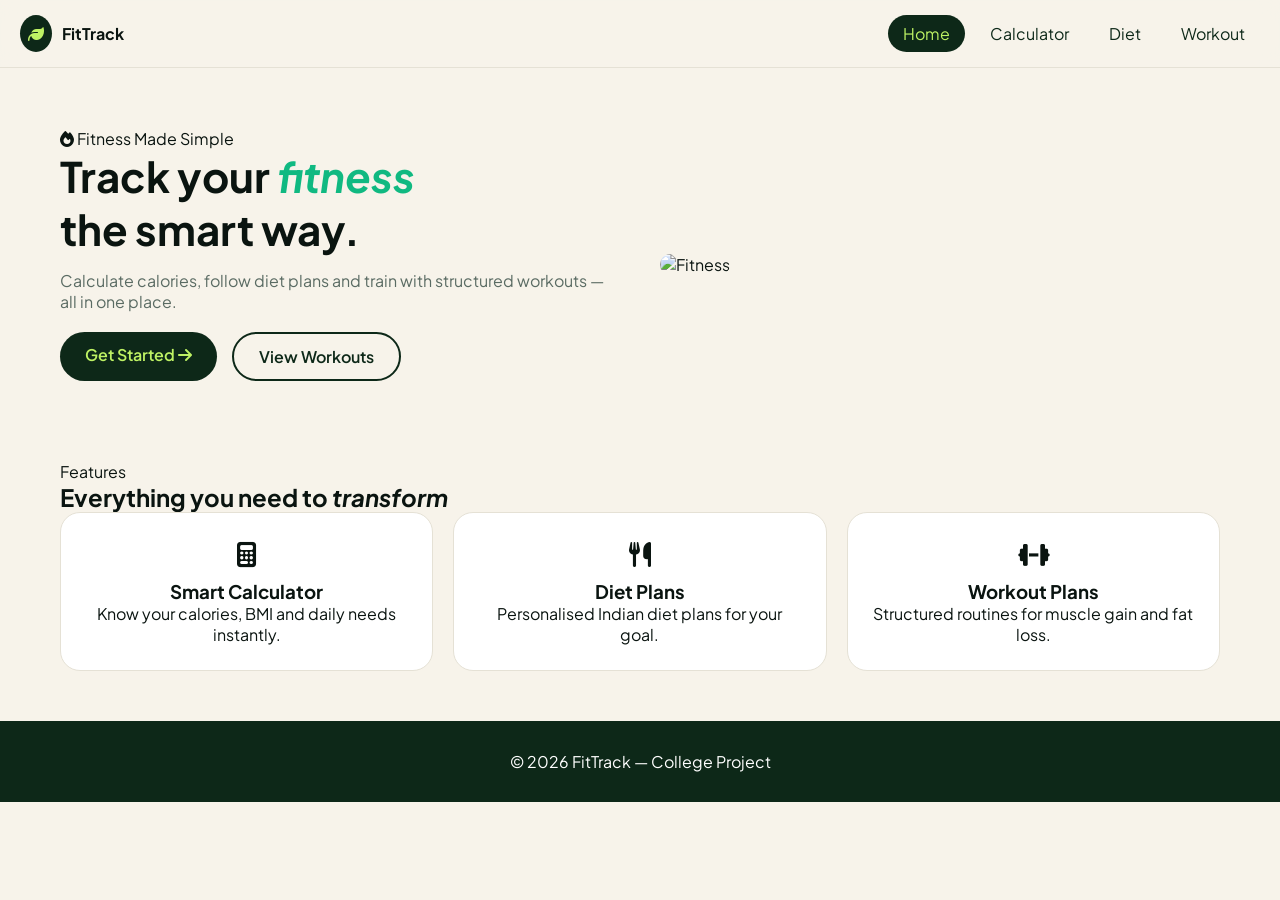
==== index.html @ 305e01c2 "Rename home.html to index.html" ====
<!DOCTYPE html>
<html lang="en">
<head>
  <meta charset="UTF-8">
  <meta name="viewport" content="width=device-width, initial-scale=1.0">
  <title>FitTrack</title>

  <!-- Fonts -->
  <link href="https://fonts.googleapis.com/css2?family=Fraunces:wght@400;500&family=Plus+Jakarta+Sans:wght@400;600;700&display=swap" rel="stylesheet">

  <!-- Icons -->
  <link rel="stylesheet" href="https://cdnjs.cloudflare.com/ajax/libs/font-awesome/6.5.1/css/all.min.css">

  <!-- CSS -->
  <link rel="stylesheet" href="style.css">
</head>

<body>

<!-- ===== NAVBAR ===== -->
<nav class="navbar">
  <div class="nav-wrap">
    
    <a href="home.html" class="logo">
      <span class="logo-badge"><i class="fa-solid fa-leaf"></i></span>
      FitTrack
    </a>

    <button class="nav-toggle">
      <i class="fa-solid fa-bars"></i>
    </button>

    <ul class="nav-links">
      <li><a href="home.html" class="active">Home</a></li>
      <li><a href="calculator.html">Calculator</a></li>
      <li><a href="diet.html">Diet</a></li>
      <li><a href="workout.html">Workout</a></li>
    </ul>

  </div>
</nav>

<!-- ===== HERO ===== -->
<section class="hero">
  <div class="container hero-grid">

    <!-- LEFT -->
    <div class="hero-content">
      <span class="hero-eyebrow">
        <i class="fa-solid fa-fire"></i> Fitness Made Simple
      </span>

      <h1>
        Track your <em>fitness</em><br>
        the smart way.
      </h1>

      <p class="hero-sub">
        Calculate calories, follow diet plans and train with structured workouts — all in one place.
      </p>

      <div class="hero-actions">
        <a href="calculator.html" class="btn btn-primary">
          Get Started <i class="fa-solid fa-arrow-right"></i>
        </a>

        <a href="workout.html" class="btn btn-outline">
          View Workouts
        </a>
      </div>
    </div>

    <!-- RIGHT IMAGE -->
    <div class="hero-visual simple">
      <img src="https://images.unsplash.com/photo-1554284126-aa88f22d8b74?w=800&q=80" alt="Fitness">
    </div>

  </div>
</section>
<!-- ===== FEATURES ===== -->
<!-- ===== FEATURES ===== -->
<section>
  <div class="container">

    <div class="section-head">
      <span class="eyebrow">Features</span>
      <h2>Everything you need to <em>transform</em></h2>
    </div>

    <div class="feature-grid">

      <!-- Smart Calculator -->
      <a href="calculator.html" class="feature-card">
        <div class="feature-icon"><i class="fa-solid fa-calculator"></i></div>
        <h3>Smart Calculator</h3>
        <p>Know your calories, BMI and daily needs instantly.</p>
      </a>

      <!-- Diet Plans -->
      <a href="diet.html" class="feature-card">
        <div class="feature-icon"><i class="fa-solid fa-utensils"></i></div>
        <h3>Diet Plans</h3>
        <p>Personalised Indian diet plans for your goal.</p>
      </a>

      <!-- Workout Plans -->
      <a href="workout.html" class="feature-card">
        <div class="feature-icon"><i class="fa-solid fa-dumbbell"></i></div>
        <h3>Workout Plans</h3>
        <p>Structured routines for muscle gain and fat loss.</p>
      </a>

    </div>

  </div>
</section>

<!-- ===== FOOTER ===== -->
<footer class="footer">
  <div class="container">
    <div class="footer-bottom">
      © 2026 FitTrack — College Project
    </div>
  </div>
</footer>

<script src="script.js"></script>
</body>
</html>
---- style.css ----
:root {
  --cream: #F7F3EA;
  --cream-dark: #EFE8D6;
  --forest: #0D2818;
  --forest-soft: #15402A;
  --emerald: #10B981;
  --lime: #BEF264;
  --lime-soft: #D9F99D;
  --ink: #0A1410;
  --muted: #5A6B63;
  --card: #FFFFFF;
  --border: #E5E1D5;
}

/* RESET */
* {
  margin: 0;
  padding: 0;
  box-sizing: border-box;
}

body {
  font-family: 'Plus Jakarta Sans', sans-serif;
  background: var(--cream);
  color: var(--ink);
}

/* CONTAINER */
.container {
  max-width: 1200px;
  margin: auto;
  padding: 0 20px;
}

/* NAVBAR */
.navbar {
  position: sticky;
  top: 0;
  background: rgba(247,243,234,0.9);
  backdrop-filter: blur(10px);
  border-bottom: 1px solid var(--border);
}

.nav-wrap {
  display: flex;
  justify-content: space-between;
  align-items: center;
  padding: 15px 20px;
}

.logo {
  display: flex;
  align-items: center;
  gap: 10px;
  font-weight: 600;
}

.logo-badge {
  background: var(--forest);
  color: var(--lime);
  padding: 8px;
  border-radius: 50%;
}

.nav-links {
  display: flex;
  gap: 10px;
  list-style: none;
}

.nav-links a {
  padding: 8px 15px;
  border-radius: 20px;
  text-decoration: none;
  color: var(--forest);
}

.nav-links a.active,
.nav-links a:hover {
  background: var(--forest);
  color: var(--lime);
}

.nav-toggle {
  display: none;
  font-size: 20px;
  background: none;
  border: none;
}

/* HERO */
.hero {
  padding: 60px 0;
}

.hero-grid {
  display: grid;
  grid-template-columns: 1fr 1fr;
  gap: 40px;
  align-items: center;
}

.hero h1 {
  font-size: 42px;
}

.hero em {
  color: var(--emerald);
}

.hero-sub {
  margin: 15px 0;
  color: var(--muted);
}

.hero-actions {
  display: flex;
  gap: 15px;
  margin: 20px 0;
}

.btn {
  padding: 12px 25px;
  border-radius: 25px;
  text-decoration: none;
  font-weight: 600;
}

.btn-primary {
  background: var(--forest);
  color: var(--lime);
}

.btn-outline {
  border: 2px solid var(--forest);
  color: var(--forest);
}

/* IMAGE */
.hero-visual img {
  width: 100%;
  border-radius: 20px;
}

/* FEATURES */
.feature-grid {
  display: grid;
  grid-template-columns: repeat(3, 1fr);
  gap: 20px;
}

.feature-card {
  background: var(--card);
  padding: 25px;
  border-radius: 20px;
  border: 1px solid var(--border);
  text-align: center;
  transition: 0.3s;
}

.feature-card:hover {
  transform: translateY(-5px);
}

.feature-icon {
  font-size: 25px;
  margin-bottom: 10px;
}

/* FOOTER */
.footer {
  background: var(--forest);
  color: white;
  padding: 30px 0;
  margin-top: 50px;
  text-align: center;
}

/* WORKOUT PAGE */
.workout-grid {
  display: grid;
  grid-template-columns: repeat(2, 1fr);
  gap: 20px;
}

.workout-card {
  background: white;
  border-radius: 20px;
  overflow: hidden;
  border: 1px solid var(--border);
}

.workout-card img {
  width: 100%;
}

.workout-body {
  padding: 20px;
}

.exercise-list {
  list-style: none;
}

.exercise-list li {
  padding: 8px 0;
  border-bottom: 1px dashed var(--border);
}

/* TABS */
.day-tabs {
  text-align: center;
  margin: 20px 0;
}

.day-tab {
  padding: 10px 20px;
  border-radius: 20px;
  border: 1px solid var(--border);
  background: white;
  margin: 5px;
  cursor: pointer;
}

.day-tab.active {
  background: var(--forest);
  color: var(--lime);
}

/* MOBILE */
@media(max-width:768px) {
  .hero-grid {
    grid-template-columns: 1fr;
  }

  .feature-grid {
    grid-template-columns: 1fr;
  }

  .workout-grid {
    grid-template-columns: 1fr;
  }

  .nav-toggle {
    display: block;
  }

  .nav-links {
    display: none;
    flex-direction: column;
    background: var(--cream);
    position: absolute;
    top: 60px;
    width: 100%;
  }

  .nav-links.open {
    display: flex;
  }
}
.bmi-bar{
  height:10px;
  background:#eee;
  border-radius:10px;
  margin-top:10px;
}

.bmi-fill{
  height:100%;
  border-radius:10px;
  transition:0.5s;
}

.bmi-fill.low{ background:#f59e0b; }
.bmi-fill.ok{ background:#10b981; }
.bmi-fill.high{ background:#f97316; }
.bmi-fill.obese{ background:#ef4444; }

.mini-graph{
  display:flex;
  gap:10px;
  margin-top:20px;
}

.bar{
  width:20px;
  background:#10b981;
  border-radius:5px;
}

.fade-in{
  animation:fade 0.5s ease;
}

@keyframes fade{
  from{opacity:0; transform:translateY(20px);}
  to{opacity:1; transform:translateY(0);}
}
.calc-grid{
  display:grid;
  grid-template-columns: 1fr 1.2fr;
  gap:40px;
}

.results-wrapper{
  display:flex;
  flex-direction:column;
  gap:15px;
}

.results-panel{
  background:white;
  padding:25px;
  border-radius:15px;
  border:1px solid #ddd;
  min-height:300px;
}

@media(max-width:900px){
  .calc-grid{
    grid-template-columns:1fr;
  }
}

.result-grid {
  display: grid;
  grid-template-columns: repeat(2, 1fr);
  gap: 15px;
}

.results-panel {
  margin-top: 10px;
}

/* Cards */
.result-card {
  background: #fff;
  padding: 15px;
  border-radius: 12px;
  box-shadow: 0 4px 15px rgba(0,0,0,0.08);
  text-align: center;
}

/* BMI BAR */
.bmi-bar {
  width: 100%;
  height: 8px;
  background: #eee;
  border-radius: 10px;
  margin-top: 10px;
  overflow: hidden;
}

.bmi-fill {
  height: 100%;
  border-radius: 10px;
}

/* COLORS */
.bmi-fill.low { background: orange; }
.bmi-fill.ok { background: green; }
.bmi-fill.high { background: orange; }
.bmi-fill.obese { background: red; }



.result-grid {
  display: grid;
  grid-template-columns: repeat(auto-fit, minmax(50px, 1fr));
  gap: 15px;
}

.result-card {
  background: #111;
  color: #fff;
  padding: 15px;
  border-radius: 10px;
  text-align: center;
  overflow: hidden;
  word-wrap: break-word;
}

.result-label {
  font-size: 12px;
  color: #aaa;
}

.result-value {
  font-size: 18px;
  font-weight: bold;
  word-wrap: break-word;
  overflow-wrap: break-word;
}

.results-wrapper {
  background: #0f172a;
  padding: 20px;
  border-radius: 15px;
}

.pie-box {
  margin-top: 20px;
  text-align: center;
  width: 150px;
  margin-left: auto;
  margin-right: auto;
}

.pie-box canvas {
  width: 120px !important;
  height: 120px !important;
}

.bmi-bar {
  height: 6px;
  background: #333;
  margin-top: 8px;
  border-radius: 5px;
}

.bmi-fill {
  height: 100%;
  border-radius: 5px;
}

.bmi-fill.low { background: blue; }
.bmi-fill.ok { background: green; }
.bmi-fill.high { background: orange; }
.bmi-fill.obese { background: red; }

.bmi-badge {
  display: inline-block;
  margin-top: 5px;
  padding: 4px 8px;
  font-size: 11px;
  border-radius: 6px;
  background: #222;
  word-break: break-word;
  max-width: 100%;
}
/* ===== DIET PAGE ===== */

.center{
  text-align:center;
}

.badge{
  background:#d9f99d;
  padding:8px 15px;
  border-radius:20px;
  display:inline-block;
  margin-bottom:15px;
}

.diet-card{
  background:white;
  padding:30px;
  border-radius:20px;
  box-shadow:0 5px 20px rgba(0,0,0,0.1);
  margin-top:30px;
}

.goal-grid{
  display:grid;
  grid-template-columns:repeat(3,1fr);
  gap:15px;
  margin:20px 0;
}

.goal-box{
  background:#f3efe6;
  padding:20px;
  border-radius:15px;
  text-align:center;
  cursor:pointer;
  transition:0.3s;
}

.goal-box.active{
  background:#0f3d2e;
  color:#fff;
}

.diet-inputs{
  display:grid;
  grid-template-columns:1fr 1fr auto;
  gap:15px;
  align-items:end;
}

.diet-inputs input{
  width:100%;
  padding:12px;
  border-radius:10px;
  border:1px solid #ccc;
}

.diet-type{
  display:flex;
  gap:10px;
}

.type-btn{
  padding:10px 15px;
  border-radius:10px;
  border:none;
  background:#eee;
  cursor:pointer;
}

.type-btn.active{
  background:#0f3d2e;
  color:#fff;
}

.btn-box{
  display:flex;
  align-items:end;
}

#dietResults{
  margin-top:30px;
}

.result-card{
  background:#0f3d2e;
  color:#fff;
  padding:20px;
  border-radius:15px;
}

.goal-box.active{
  background:#0f3d2e;
  color:#fff;
}

.type-btn.active{
  background:#0f3d2e;
  color:#fff;
}

.plan-summary{
  display:grid;
  grid-template-columns:repeat(4,1fr);
  background:#0f3d2e;
  color:#fff;
  padding:20px;
  border-radius:15px;
  margin-top:30px;
}

.meal-grid{
  display:grid;
  grid-template-columns:repeat(3,1fr);
  gap:15px;
  margin-top:20px;
}

.meal-card{
  background:#f3efe6;
  padding:15px;
  border-radius:10px;
}

.protein-note{
  margin-top:20px;
  background:#d9f99d;
  padding:15px;
  border-radius:10px;
}

.feature-card {
  text-decoration: none;
  color: inherit;
  display: block;
}

.feature-card:hover {
  color: inherit;
}

.logo {
  text-decoration: none;
  color: inherit; /* same color as navbar */
  font-weight: 700;
}

.calc-page .logo {
  color: inherit;
  text-decoration: none;
}
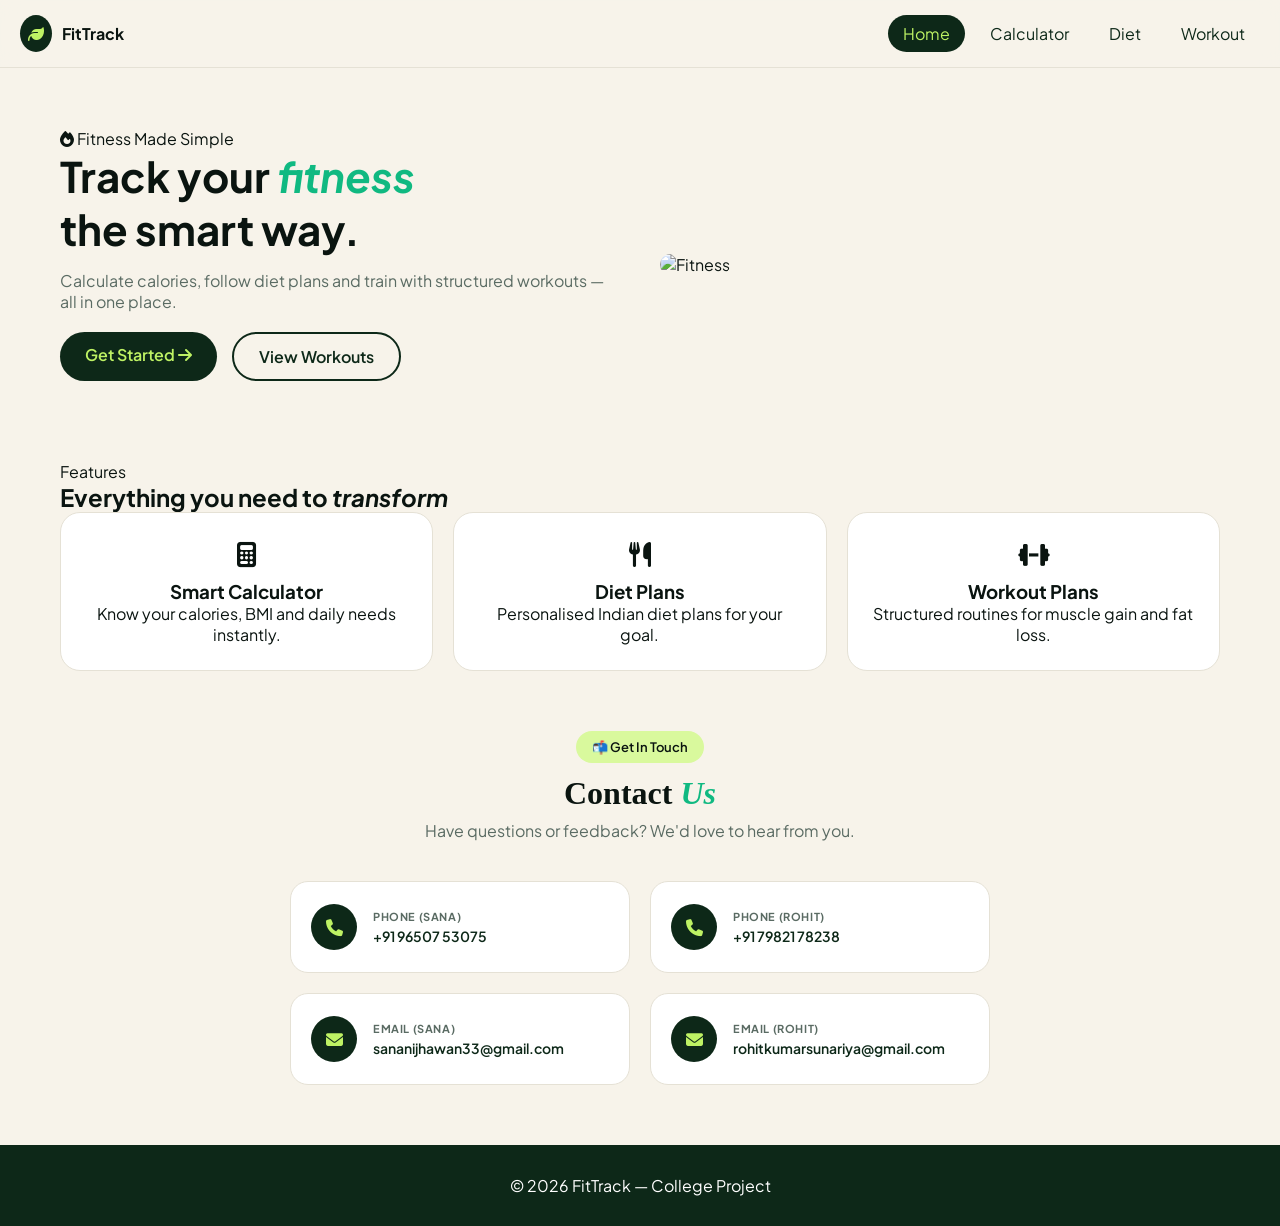
==== commit bdfe62eb: "Add files via upload" ====
--- a/index.html
+++ b/index.html
@@ -21,7 +21,7 @@
 <nav class="navbar">
   <div class="nav-wrap">
     
-    <a href="home.html" class="logo">
+    <a href="index.html" class="logo">
       <span class="logo-badge"><i class="fa-solid fa-leaf"></i></span>
       FitTrack
     </a>
@@ -31,7 +31,7 @@
     </button>
 
     <ul class="nav-links">
-      <li><a href="home.html" class="active">Home</a></li>
+      <li><a href="index.html" class="active">Home</a></li>
       <li><a href="calculator.html">Calculator</a></li>
       <li><a href="diet.html">Diet</a></li>
       <li><a href="workout.html">Workout</a></li>
@@ -115,6 +115,67 @@
   </div>
 </section>
 
+<!-- ===== CONTACT US ===== -->
+<section class="contact-section">
+  <div class="container">
+
+    <div class="section-head" style="text-align:center; margin-bottom: 40px;">
+      <span class="eyebrow" style="background:#d9f99d; padding:8px 16px; border-radius:20px; font-size:13px; font-weight:600; display:inline-block; margin-bottom:12px;">📬 Get In Touch</span>
+      <h2 style="font-size:32px; font-family:'Fraunces',serif;">Contact <em style="color:var(--emerald);">Us</em></h2>
+      <p style="color:var(--muted); margin-top:8px;">Have questions or feedback? We'd love to hear from you.</p>
+    </div>
+
+    <div class="contact-grid">
+
+      <!-- Phone Card 1 -->
+      <div class="contact-card">
+        <div class="contact-icon-wrap">
+          <i class="fa-solid fa-phone"></i>
+        </div>
+        <div class="contact-info">
+          <span class="contact-label">Phone (Sana)</span>
+          <a href="tel:9650753075" class="contact-value">+91 96507 53075</a>
+        </div>
+      </div>
+
+      <!-- Phone Card 2 -->
+      <div class="contact-card">
+        <div class="contact-icon-wrap">
+          <i class="fa-solid fa-phone"></i>
+        </div>
+        <div class="contact-info">
+          <span class="contact-label">Phone (Rohit)</span>
+          <a href="tel:7982178238" class="contact-value">+91 79821 78238</a>
+        </div>
+      </div>
+
+      <!-- Email Card 1 -->
+      <div class="contact-card">
+        <div class="contact-icon-wrap">
+          <i class="fa-solid fa-envelope"></i>
+        </div>
+        <div class="contact-info">
+          <span class="contact-label">Email (Sana)</span>
+          <a href="mailto:sananijhawan33@gmail.com" class="contact-value">sananijhawan33@gmail.com</a>
+        </div>
+      </div>
+
+      <!-- Email Card 2 -->
+      <div class="contact-card">
+        <div class="contact-icon-wrap">
+          <i class="fa-solid fa-envelope"></i>
+        </div>
+        <div class="contact-info">
+          <span class="contact-label">Email (Rohit)</span>
+          <a href="mailto:rohitkumarsunariya@gmail.com" class="contact-value">rohitkumarsunariya@gmail.com</a>
+        </div>
+      </div>
+
+    </div>
+
+  </div>
+</section>
+
 <!-- ===== FOOTER ===== -->
 <footer class="footer">
   <div class="container">
--- a/style.css
+++ b/style.css
@@ -23,6 +23,13 @@
   font-family: 'Plus Jakarta Sans', sans-serif;
   background: var(--cream);
   color: var(--ink);
+  min-height: 100vh;
+  display: flex;
+  flex-direction: column;
+}
+
+footer.footer {
+  margin-top: auto;
 }
 
 /* CONTAINER */
@@ -172,7 +179,6 @@
   background: var(--forest);
   color: white;
   padding: 30px 0;
-  margin-top: 50px;
   text-align: center;
 }
 
@@ -366,34 +372,37 @@
 
 .result-grid {
   display: grid;
-  grid-template-columns: repeat(auto-fit, minmax(50px, 1fr));
-  gap: 15px;
+  grid-template-columns: repeat(3, 1fr);
+  gap: 12px;
 }
 
 .result-card {
-  background: #111;
+  background: #1a3328;
   color: #fff;
-  padding: 15px;
-  border-radius: 10px;
+  padding: 18px 14px;
+  border-radius: 12px;
   text-align: center;
   overflow: hidden;
-  word-wrap: break-word;
 }
 
 .result-label {
-  font-size: 12px;
-  color: #aaa;
+  font-size: 11px;
+  color: #8fb89f;
+  text-transform: uppercase;
+  letter-spacing: 0.5px;
+  margin-bottom: 6px;
+  white-space: nowrap;
 }
 
 .result-value {
-  font-size: 18px;
-  font-weight: bold;
-  word-wrap: break-word;
-  overflow-wrap: break-word;
+  font-size: 22px;
+  font-weight: 700;
+  white-space: nowrap;
+  color: #ffffff;
 }
 
 .results-wrapper {
-  background: #0f172a;
+  background: var(--forest);
   padding: 20px;
   border-radius: 15px;
 }
@@ -431,13 +440,38 @@
 .bmi-badge {
   display: inline-block;
   margin-top: 5px;
-  padding: 4px 8px;
-  font-size: 11px;
-  border-radius: 6px;
-  background: #222;
-  word-break: break-word;
-  max-width: 100%;
-}
+  padding: 3px 10px;
+  font-size: 10px;
+  border-radius: 20px;
+  background: rgba(255,255,255,0.15);
+  color: #d4f5e0;
+  letter-spacing: 0.5px;
+  white-space: nowrap;
+}
+
+/* ===== SUGGESTION BOX ===== */
+.suggestion-box {
+  display: flex;
+  align-items: center;
+  gap: 12px;
+  margin-top: 16px;
+  background: #1a2e22;
+  border-radius: 12px;
+  padding: 14px 18px;
+  color: #e2f0e8;
+  font-size: 14px;
+  line-height: 1.5;
+}
+
+.suggestion-icon {
+  font-size: 22px;
+  flex-shrink: 0;
+}
+
+.suggestion-box strong {
+  color: #ffffff;
+}
+
 /* ===== DIET PAGE ===== */
 
 .center{
@@ -468,7 +502,8 @@
 }
 
 .goal-box{
-  background:#f3efe6;
+  background:#e8f5ee;
+  border: 1px solid #b6dfc8;
   padding:20px;
   border-radius:15px;
   text-align:center;
@@ -557,9 +592,33 @@
 }
 
 .meal-card{
-  background:#f3efe6;
+  background:#e8f5ee;
+  border: 1px solid #b6dfc8;
   padding:15px;
   border-radius:10px;
+}
+
+.meal-card h4 {
+  color: #0f3d2e;
+  margin-bottom: 8px;
+  font-size: 15px;
+}
+
+.meal-card ul {
+  list-style: none;
+  padding: 0;
+}
+
+.meal-card ul li {
+  padding: 4px 0;
+  color: #1a4d35;
+  font-size: 14px;
+}
+
+.meal-card ul li::before {
+  content: "• ";
+  color: #10b981;
+  font-weight: bold;
 }
 
 .protein-note{
@@ -569,6 +628,170 @@
   border-radius:10px;
 }
 
+/* ===== CALCULATOR FORM STYLING ===== */
+
+.calc-hero {
+  padding: 50px 0 30px;
+}
+
+.calc-hero h1 {
+  font-size: 38px;
+  font-family: 'Fraunces', serif;
+}
+
+.calc-hero em {
+  color: var(--emerald);
+}
+
+.calc-form {
+  background: white;
+  padding: 30px;
+  border-radius: 20px;
+  box-shadow: 0 5px 20px rgba(0,0,0,0.08);
+}
+
+.calc-form h3 {
+  font-size: 18px;
+  margin-bottom: 20px;
+  color: var(--forest);
+  display: flex;
+  align-items: center;
+  gap: 8px;
+}
+
+.form-row {
+  display: grid;
+  grid-template-columns: 1fr 1fr;
+  gap: 15px;
+}
+
+.form-group {
+  margin-bottom: 18px;
+}
+
+.form-group label {
+  display: block;
+  font-size: 13px;
+  font-weight: 600;
+  color: var(--muted);
+  margin-bottom: 8px;
+  text-transform: uppercase;
+  letter-spacing: 0.5px;
+}
+
+.form-group input[type="number"],
+.form-group select {
+  width: 100%;
+  padding: 12px 15px;
+  border: 1.5px solid var(--border);
+  border-radius: 12px;
+  font-family: 'Plus Jakarta Sans', sans-serif;
+  font-size: 15px;
+  background: #fafafa;
+  color: var(--ink);
+  transition: border-color 0.2s, box-shadow 0.2s;
+  outline: none;
+  appearance: none;
+  -webkit-appearance: none;
+}
+
+.form-group input[type="number"]:focus,
+.form-group select:focus {
+  border-color: var(--emerald);
+  box-shadow: 0 0 0 3px rgba(16, 185, 129, 0.12);
+  background: white;
+}
+
+.form-group select {
+  background-image: url("data:image/svg+xml,%3Csvg xmlns='http://www.w3.org/2000/svg' width='12' height='12' viewBox='0 0 12 12'%3E%3Cpath fill='%235A6B63' d='M6 8L1 3h10z'/%3E%3C/svg%3E");
+  background-repeat: no-repeat;
+  background-position: right 14px center;
+  padding-right: 38px;
+  cursor: pointer;
+}
+
+/* SEGMENTED GENDER CONTROL */
+.segmented {
+  display: flex;
+  gap: 0;
+  background: #f3efe6;
+  border-radius: 12px;
+  padding: 4px;
+}
+
+.segmented input[type="radio"] {
+  display: none;
+}
+
+.segmented label {
+  flex: 1;
+  text-align: center;
+  padding: 10px 15px;
+  border-radius: 9px;
+  cursor: pointer;
+  font-size: 14px;
+  font-weight: 600;
+  color: var(--muted);
+  transition: all 0.2s;
+  margin: 0;
+  text-transform: none;
+  letter-spacing: 0;
+}
+
+.segmented input[type="radio"]:checked + label {
+  background: var(--forest);
+  color: var(--lime);
+  box-shadow: 0 2px 8px rgba(13, 40, 24, 0.2);
+}
+
+/* SUBMIT BUTTON */
+.calc-form .btn-primary {
+  width: 100%;
+  text-align: center;
+  justify-content: center;
+  border: none;
+  cursor: pointer;
+  font-family: 'Plus Jakarta Sans', sans-serif;
+  font-size: 15px;
+  margin-top: 5px;
+  padding: 14px;
+  transition: opacity 0.2s, transform 0.2s;
+}
+
+.calc-form .btn-primary:hover {
+  opacity: 0.9;
+  transform: translateY(-1px);
+}
+
+/* ERROR MESSAGE */
+.error-msg {
+  margin-top: 10px;
+  color: #ef4444;
+  font-size: 13px;
+  font-weight: 600;
+}
+
+/* RESULTS TITLE */
+.results-title {
+  font-size: 18px;
+  color: #ffffff;
+  display: flex;
+  align-items: center;
+  gap: 8px;
+  margin-bottom: 5px;
+}
+
+/* RESULT EMPTY STATE */
+.result-empty {
+  display: flex;
+  flex-direction: column;
+  align-items: center;
+  justify-content: center;
+  height: 200px;
+  color: var(--muted);
+  font-size: 15px;
+}
+
 .feature-card {
   text-decoration: none;
   color: inherit;
@@ -588,4 +811,166 @@
 .calc-page .logo {
   color: inherit;
   text-decoration: none;
-}+}
+/* ===== CONTACT SECTION ===== */
+.contact-section {
+  padding: 60px 0;
+  background: var(--cream);
+}
+
+.contact-grid {
+  display: grid;
+  grid-template-columns: repeat(2, 1fr);
+  gap: 20px;
+  max-width: 700px;
+  margin: 0 auto;
+}
+
+.contact-card {
+  background: var(--card);
+  border: 1px solid var(--border);
+  border-radius: 18px;
+  padding: 22px 20px;
+  display: flex;
+  align-items: center;
+  gap: 16px;
+  transition: transform 0.25s, box-shadow 0.25s;
+}
+
+.contact-card:hover {
+  transform: translateY(-4px);
+  box-shadow: 0 10px 30px rgba(13,40,24,0.10);
+}
+
+.contact-icon-wrap {
+  background: var(--forest);
+  color: var(--lime);
+  width: 46px;
+  height: 46px;
+  border-radius: 50%;
+  display: flex;
+  align-items: center;
+  justify-content: center;
+  font-size: 17px;
+  flex-shrink: 0;
+}
+
+.contact-info {
+  display: flex;
+  flex-direction: column;
+  gap: 4px;
+  min-width: 0;
+}
+
+.contact-label {
+  font-size: 11px;
+  font-weight: 700;
+  color: var(--muted);
+  text-transform: uppercase;
+  letter-spacing: 0.6px;
+}
+
+.contact-value {
+  font-size: 14px;
+  font-weight: 600;
+  color: var(--forest);
+  text-decoration: none;
+  word-break: break-word;
+  transition: color 0.2s;
+}
+
+.contact-value:hover {
+  color: var(--emerald);
+}
+
+@media(max-width: 600px) {
+  .contact-grid {
+    grid-template-columns: 1fr;
+  }
+}
+
+/* ===== REST BANNER ===== */
+.rest-banner {
+  background: var(--forest);
+  border-radius: 24px;
+  padding: 36px;
+  margin: 40px 0 50px;
+  color: white;
+}
+
+.rest-header {
+  display: flex;
+  align-items: center;
+  gap: 18px;
+  margin-bottom: 30px;
+}
+
+.rest-icon {
+  font-size: 40px;
+  line-height: 1;
+}
+
+.rest-header h3 {
+  font-size: 24px;
+  font-family: 'Fraunces', serif;
+  color: var(--lime);
+  margin-bottom: 4px;
+}
+
+.rest-sub {
+  color: #8fb89f;
+  font-size: 14px;
+}
+
+.rest-grid {
+  display: grid;
+  grid-template-columns: repeat(3, 1fr);
+  gap: 16px;
+}
+
+.rest-card {
+  background: rgba(255,255,255,0.07);
+  border: 1px solid rgba(190,242,100,0.15);
+  border-radius: 16px;
+  padding: 20px 18px;
+  transition: background 0.25s, transform 0.25s;
+}
+
+.rest-card:hover {
+  background: rgba(255,255,255,0.12);
+  transform: translateY(-3px);
+}
+
+.rest-card-icon {
+  font-size: 26px;
+  display: block;
+  margin-bottom: 10px;
+}
+
+.rest-card h4 {
+  font-size: 15px;
+  font-weight: 700;
+  color: var(--lime);
+  margin-bottom: 6px;
+}
+
+.rest-card p {
+  font-size: 13px;
+  color: #b0ccba;
+  line-height: 1.6;
+}
+
+@media(max-width: 768px) {
+  .rest-grid {
+    grid-template-columns: 1fr 1fr;
+  }
+}
+
+@media(max-width: 480px) {
+  .rest-grid {
+    grid-template-columns: 1fr;
+  }
+  .rest-banner {
+    padding: 24px 18px;
+  }
+}
